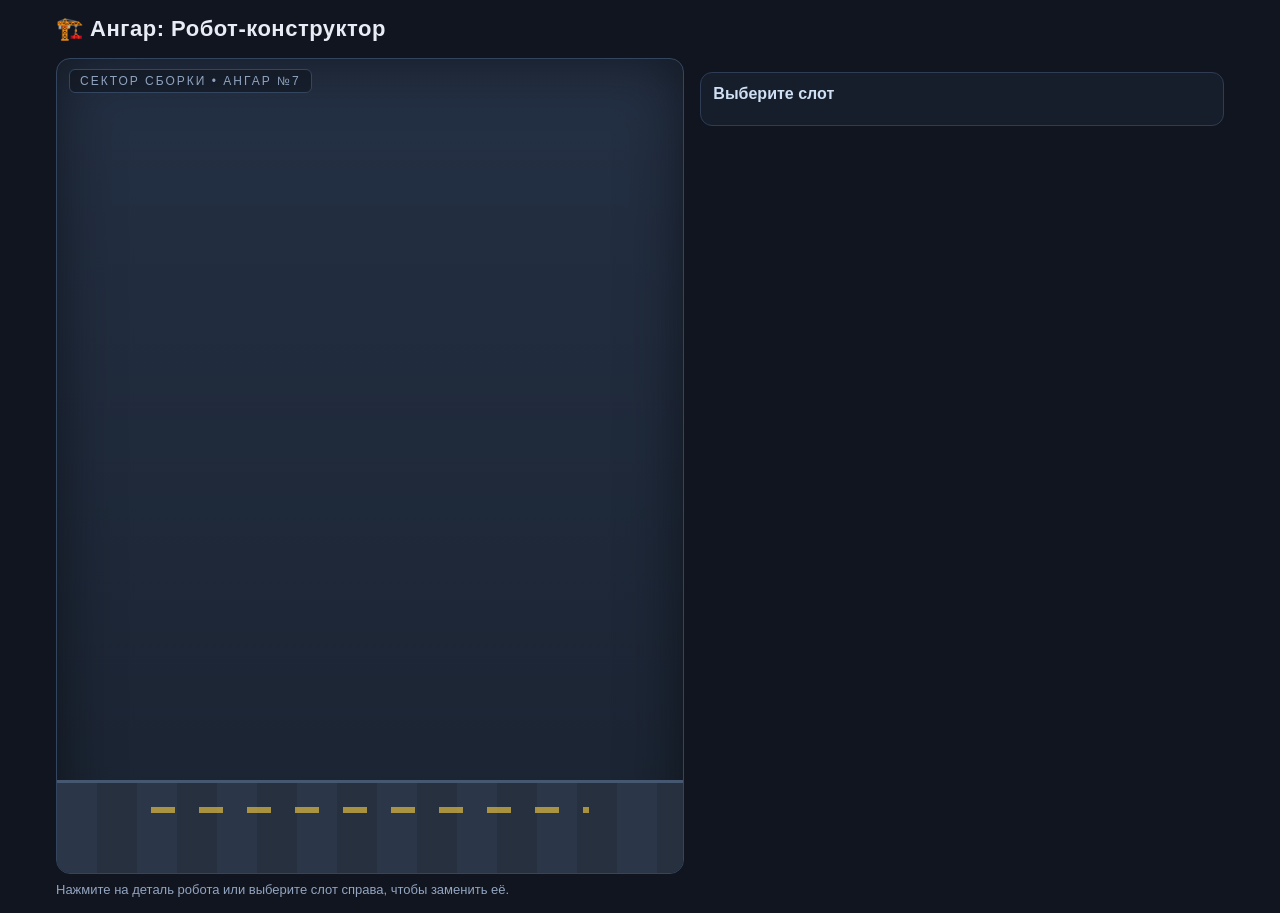
==== index.html @ 506a77fb "2D ангар с роботом-конструктором: 5 слотов, 3 комплекта деталей, характеристики" ====
<!DOCTYPE html>
<html lang="ru">
<head>
<meta charset="UTF-8">
<meta name="viewport" content="width=device-width, initial-scale=1.0">
<title>Ангар — Конструктор робота 2D</title>
<link rel="stylesheet" href="style.css">
</head>
<body>
  <div class="app">
    <header class="topbar">
      <h1>🏗️ Ангар: Робот-конструктор</h1>
      <div class="total-stats" id="totalStats"></div>
    </header>

    <main class="content">
      <!-- Ангар с роботом -->
      <section class="hangar-wrap">
        <div class="hangar" id="hangar">
          <svg id="robotSvg" viewBox="0 0 400 520" width="100%" height="100%" xmlns="http://www.w3.org/2000/svg">
            <defs>
              <linearGradient id="floorGrad" x1="0" y1="0" x2="0" y2="1">
                <stop offset="0" stop-color="#2b3648"/>
                <stop offset="1" stop-color="#1c2331"/>
              </linearGradient>
              <filter id="shadow" x="-20%" y="-20%" width="140%" height="140%">
                <feDropShadow dx="0" dy="4" stdDeviation="4" flood-color="#000" flood-opacity="0.45"/>
              </filter>
            </defs>

            <!-- Части робота (порядок отрисовки: ноги -> руки -> тело -> голова) -->
            <g id="part-legs"   class="robot-part" data-slot="legs"   filter="url(#shadow)"></g>
            <g id="part-armL"   class="robot-part" data-slot="armL"   filter="url(#shadow)"></g>
            <g id="part-armR"   class="robot-part" data-slot="armR"   filter="url(#shadow)"></g>
            <g id="part-body"   class="robot-part" data-slot="body"   filter="url(#shadow)"></g>
            <g id="part-head"   class="robot-part" data-slot="head"   filter="url(#shadow)"></g>
          </svg>

          <div class="hangar-floor-label">Сектор сборки • Ангар №7</div>
        </div>

        <div class="hint">Нажмите на деталь робота или выберите слот справа, чтобы заменить её.</div>
      </section>

      <!-- Панель управления -->
      <aside class="panel">
        <div class="slots" id="slotsList"></div>

        <div class="picker" id="picker">
          <div class="picker-title" id="pickerTitle">Выберите слот</div>
          <div class="picker-cards" id="pickerCards"></div>
        </div>
      </aside>
    </main>
  </div>

  <script src="parts.js"></script>
  <script src="app.js"></script>
</body>
</html>
---- style.css ----
/* style.css — оформление ангара */

* { box-sizing: border-box; margin: 0; padding: 0; }

body {
  font-family: "Segoe UI", Roboto, Arial, sans-serif;
  background: #10151f;
  color: #e8edf5;
  min-height: 100vh;
}

.app { max-width: 1200px; margin: 0 auto; padding: 16px; }

.topbar {
  display: flex; flex-wrap: wrap; align-items: center; justify-content: space-between;
  gap: 12px; margin-bottom: 16px;
}
.topbar h1 { font-size: 22px; letter-spacing: 0.5px; }

.total-stats { display: flex; flex-wrap: wrap; gap: 8px; }
.tstat {
  background: #1b2433; border: 1px solid #2e3d55; border-radius: 8px;
  padding: 6px 10px; font-size: 13px;
}
.tstat b { color: #7de3ff; }

.content { display: grid; grid-template-columns: 1.2fr 1fr; gap: 16px; }
@media (max-width: 860px) { .content { grid-template-columns: 1fr; } }

/* ---------- Ангар ---------- */
.hangar-wrap { display: flex; flex-direction: column; gap: 8px; }

.hangar {
  position: relative;
  border-radius: 14px;
  overflow: hidden;
  min-height: 520px;
  background:
    /* стены ангара */
    linear-gradient(#243044, #1a2331);
  border: 1px solid #33455f;
  box-shadow: inset 0 0 60px rgba(0,0,0,0.5);
}

/* пол */
.hangar::after {
  content: "";
  position: absolute; left: 0; right: 0; bottom: 0; height: 90px;
  background:
    repeating-linear-gradient(90deg, #2b3648 0 40px, #26303f 40px 80px);
  border-top: 3px solid #46586f;
}
/* разметка на полу */
.hangar::before {
  content: "";
  position: absolute; left: 15%; right: 15%; bottom: 60px; height: 6px;
  background: repeating-linear-gradient(90deg, #ffd23f 0 24px, transparent 24px 48px);
  opacity: 0.6; z-index: 1;
}

#robotSvg { position: relative; z-index: 2; display: block; }

.robot-part { cursor: pointer; transition: filter 0.15s; }
.robot-part:hover { filter: brightness(1.25) url(#shadow); }
.robot-part.selected { animation: pulse 1.2s infinite; }
@keyframes pulse {
  0%, 100% { filter: drop-shadow(0 0 2px #ffffff); }
  50%      { filter: drop-shadow(0 0 10px #7de3ff); }
}

.hangar-floor-label {
  position: absolute; top: 10px; left: 12px; z-index: 3;
  font-size: 12px; letter-spacing: 2px; text-transform: uppercase;
  color: #8fa3bf; background: rgba(16,21,31,0.6);
  padding: 4px 10px; border-radius: 6px; border: 1px solid #33455f;
}

.hint { font-size: 13px; color: #93a5c1; }

/* ---------- Панель ---------- */
.panel { display: flex; flex-direction: column; gap: 14px; }

.slots { display: flex; flex-direction: column; gap: 8px; }
.slot-btn {
  display: grid; grid-template-columns: 1fr auto; grid-template-areas:
    "name tier"
    "part part";
  gap: 2px 8px;
  text-align: left;
  background: #1b2433;
  border: 1px solid #2e3d55;
  border-left: 5px solid var(--tier-color, #4dd2ff);
  color: #e8edf5;
  border-radius: 10px;
  padding: 10px 12px;
  cursor: pointer;
  transition: background 0.15s, transform 0.1s;
}
.slot-btn:hover { background: #223047; }
.slot-btn.active { outline: 2px solid #7de3ff; background: #223047; transform: translateX(3px); }
.slot-name { grid-area: name; font-weight: 600; }
.slot-tier { grid-area: tier; font-size: 12px; color: var(--tier-color); white-space: nowrap; }
.slot-part { grid-area: part; font-size: 12px; color: #93a5c1; }

.picker {
  background: #161e2b; border: 1px solid #2e3d55; border-radius: 12px; padding: 12px;
}
.picker-title { font-weight: 600; margin-bottom: 10px; color: #cfe0f5; }
.picker-cards { display: flex; flex-direction: column; gap: 10px; }

.part-card {
  text-align: left;
  background: #1b2433;
  border: 1px solid #2e3d55;
  border-top: 4px solid var(--tier-color);
  border-radius: 10px;
  padding: 10px 12px;
  color: #e8edf5;
  cursor: pointer;
  transition: background 0.15s, transform 0.1s;
}
.part-card:hover { background: #223047; transform: translateY(-2px); }
.part-card.current { outline: 2px solid var(--tier-color); }

.card-head { display: flex; justify-content: space-between; align-items: center; margin-bottom: 4px; }
.badge {
  font-size: 12px; font-weight: 700; color: var(--tier-color);
  border: 1px solid var(--tier-color); border-radius: 20px; padding: 2px 10px;
}
.installed { font-size: 12px; color: #6fdc8c; font-weight: 600; }
.card-label { font-weight: 600; margin-bottom: 6px; }

.card-stats { list-style: none; display: grid; grid-template-columns: 1fr 1fr; gap: 3px 12px; font-size: 13px; color: #aebfd8; }
.card-stats li:nth-child(5) { grid-column: span 2; }
.card-stats b { color: #fff; }
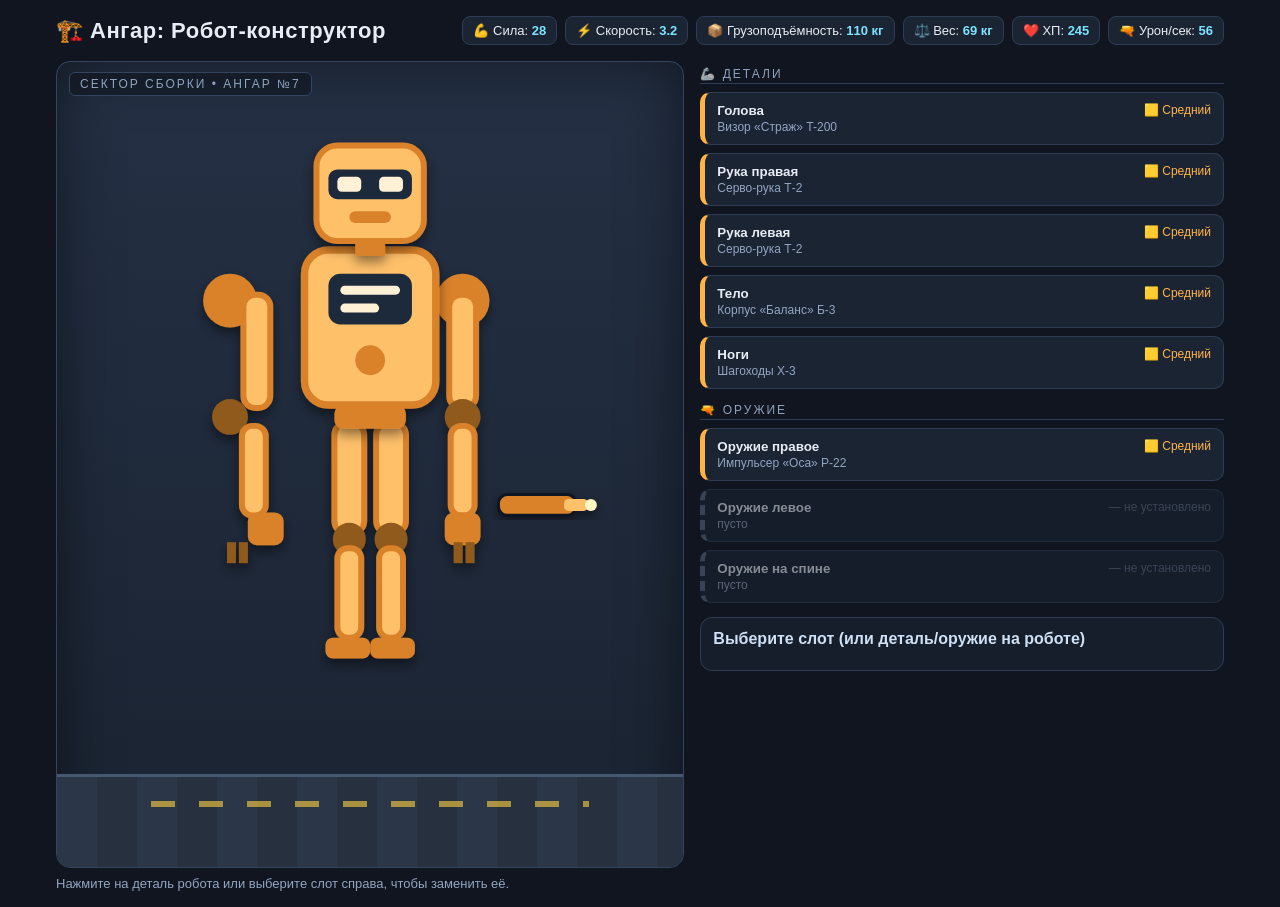
==== commit 19d32f8a: "Add weapon system and local dev server support - parts.js: Define WEAPONS data structure with stats " ====
--- a/index.html
+++ b/index.html
@@ -4,6 +4,7 @@
 <meta charset="UTF-8">
 <meta name="viewport" content="width=device-width, initial-scale=1.0">
 <title>Ангар — Конструктор робота 2D</title>
+<link rel="icon" href="data:image/svg+xml,<svg xmlns='http://www.w3.org/2000/svg' viewBox='0 0 100 100'><text y='.9em' font-size='90'>🤖</text></svg>">
 <link rel="stylesheet" href="style.css">
 </head>
 <body>
@@ -17,7 +18,7 @@
       <!-- Ангар с роботом -->
       <section class="hangar-wrap">
         <div class="hangar" id="hangar">
-          <svg id="robotSvg" viewBox="0 0 400 520" width="100%" height="100%" xmlns="http://www.w3.org/2000/svg">
+          <svg id="robotSvg" viewBox="-10 -10 420 540" width="100%" height="100%" xmlns="http://www.w3.org/2000/svg">
             <defs>
               <linearGradient id="floorGrad" x1="0" y1="0" x2="0" y2="1">
                 <stop offset="0" stop-color="#2b3648"/>
@@ -28,12 +29,19 @@
               </filter>
             </defs>
 
+            <!-- Оружие на спине (за роботом) -->
+            <g id="part-weaponBack" class="robot-part" data-slot="weaponBack"></g>
+
             <!-- Части робота (порядок отрисовки: ноги -> руки -> тело -> голова) -->
             <g id="part-legs"   class="robot-part" data-slot="legs"   filter="url(#shadow)"></g>
             <g id="part-armL"   class="robot-part" data-slot="armL"   filter="url(#shadow)"></g>
             <g id="part-armR"   class="robot-part" data-slot="armR"   filter="url(#shadow)"></g>
             <g id="part-body"   class="robot-part" data-slot="body"   filter="url(#shadow)"></g>
             <g id="part-head"   class="robot-part" data-slot="head"   filter="url(#shadow)"></g>
+
+            <!-- Стволы оружия в руках (поверх рук) -->
+            <g id="part-weaponL" class="robot-part" data-slot="weaponL" filter="url(#shadow)"></g>
+            <g id="part-weaponR" class="robot-part" data-slot="weaponR" filter="url(#shadow)"></g>
           </svg>
 
           <div class="hangar-floor-label">Сектор сборки • Ангар №7</div>
--- a/style.css
+++ b/style.css
@@ -81,6 +81,10 @@
 .panel { display: flex; flex-direction: column; gap: 14px; }
 
 .slots { display: flex; flex-direction: column; gap: 8px; }
+.slots-header {
+  font-size: 12px; letter-spacing: 2px; text-transform: uppercase;
+  color: #8fa3bf; margin-top: 6px; padding-bottom: 2px; border-bottom: 1px solid #2e3d55;
+}
 .slot-btn {
   display: grid; grid-template-columns: 1fr auto; grid-template-areas:
     "name tier"
@@ -98,6 +102,7 @@
 }
 .slot-btn:hover { background: #223047; }
 .slot-btn.active { outline: 2px solid #7de3ff; background: #223047; transform: translateX(3px); }
+.slot-btn.empty { opacity: 0.55; border-left-style: dashed; }
 .slot-name { grid-area: name; font-weight: 600; }
 .slot-tier { grid-area: tier; font-size: 12px; color: var(--tier-color); white-space: nowrap; }
 .slot-part { grid-area: part; font-size: 12px; color: #93a5c1; }
@@ -121,6 +126,8 @@
 }
 .part-card:hover { background: #223047; transform: translateY(-2px); }
 .part-card.current { outline: 2px solid var(--tier-color); }
+.part-card.remove { border-top-color: #ff5c5c; text-align: center; color: #ffb1b1; }
+.part-card.remove:hover { background: #3a2028; }
 
 .card-head { display: flex; justify-content: space-between; align-items: center; margin-bottom: 4px; }
 .badge {
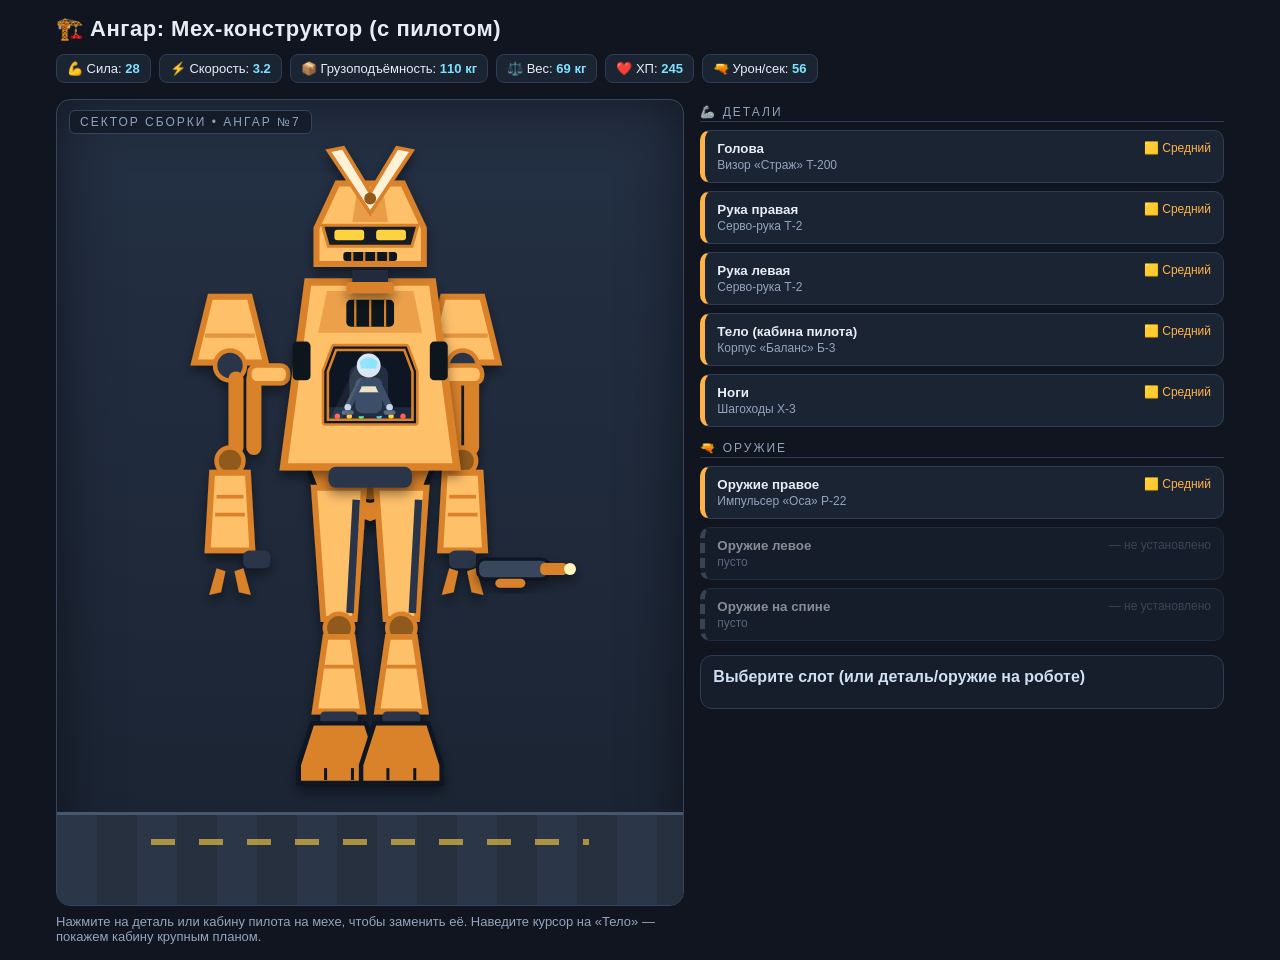
==== commit 2a2ea2cf: "Мех с пилотом в кабине: редизайн головы/торса/рук/ног, ранец на спине, тултип кабины" ====
--- a/index.html
+++ b/index.html
@@ -3,14 +3,14 @@
 <head>
 <meta charset="UTF-8">
 <meta name="viewport" content="width=device-width, initial-scale=1.0">
-<title>Ангар — Конструктор робота 2D</title>
+<title>Ангар — Мех с пилотом 2D</title>
 <link rel="icon" href="data:image/svg+xml,<svg xmlns='http://www.w3.org/2000/svg' viewBox='0 0 100 100'><text y='.9em' font-size='90'>🤖</text></svg>">
 <link rel="stylesheet" href="style.css">
 </head>
 <body>
   <div class="app">
     <header class="topbar">
-      <h1>🏗️ Ангар: Робот-конструктор</h1>
+      <h1>🏗️ Ангар: Мех-конструктор (с пилотом)</h1>
       <div class="total-stats" id="totalStats"></div>
     </header>
 
@@ -45,9 +45,12 @@
           </svg>
 
           <div class="hangar-floor-label">Сектор сборки • Ангар №7</div>
+
+          <!-- Кабина пилота крупным планом (показывается при наведении на тело меха) -->
+          <div class="cockpit-tip" id="cockpitTip"></div>
         </div>
 
-        <div class="hint">Нажмите на деталь робота или выберите слот справа, чтобы заменить её.</div>
+        <div class="hint">Нажмите на деталь или кабину пилота на мехе, чтобы заменить её. Наведите курсор на «Тело» — покажем кабину крупным планом.</div>
       </section>
 
       <!-- Панель управления -->
--- a/style.css
+++ b/style.css
@@ -140,3 +140,17 @@
 .card-stats { list-style: none; display: grid; grid-template-columns: 1fr 1fr; gap: 3px 12px; font-size: 13px; color: #aebfd8; }
 .card-stats li:nth-child(5) { grid-column: span 2; }
 .card-stats b { color: #fff; }
+
+/* ---------- Подсказка «кабина пилота» ---------- */
+.cockpit-tip {
+  position: absolute; top: 12px; right: 12px; z-index: 4;
+  width: 190px; padding: 8px 8px 6px;
+  background: rgba(13, 20, 32, 0.92);
+  border: 1px solid #3d5a80; border-radius: 10px;
+  box-shadow: 0 6px 18px rgba(0,0,0,0.5);
+  opacity: 0; transform: translateY(-6px); pointer-events: none;
+  transition: opacity 0.2s, transform 0.2s;
+}
+.cockpit-tip.visible { opacity: 1; transform: translateY(0); }
+.cockpit-tip svg { display: block; border-radius: 6px; }
+.tip-caption { font-size: 11.5px; color: #bcd4ee; text-align: center; margin-top: 6px; }
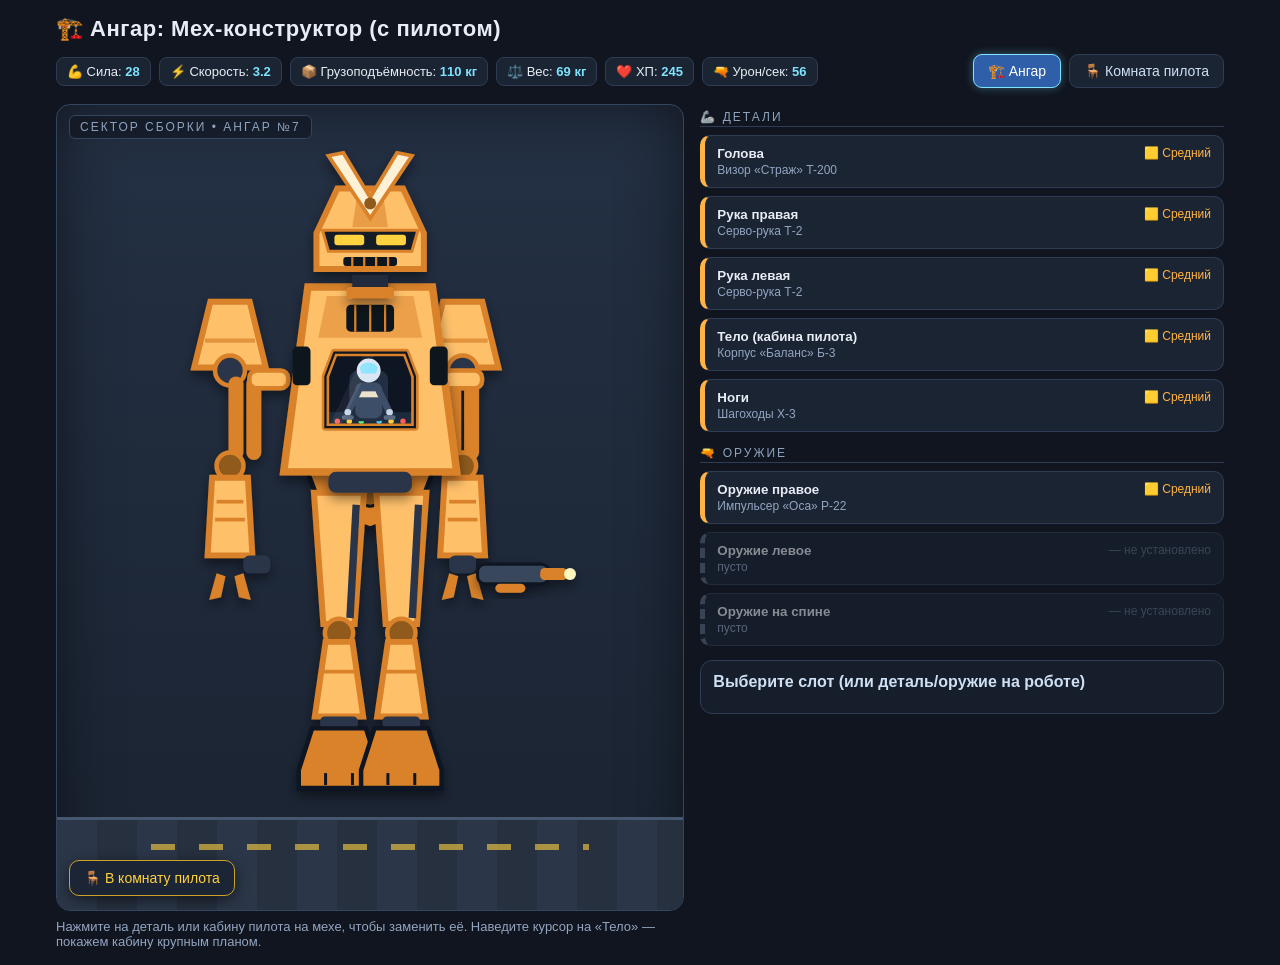
==== commit ce303763: "Комната пилота: кнопка перехода, рабочий стол с двумя папками дел, аниме-портреты пилотов (парень и " ====
--- a/index.html
+++ b/index.html
@@ -10,13 +10,121 @@
 <body>
   <div class="app">
     <header class="topbar">
-      <h1>🏗️ Ангар: Мех-конструктор (с пилотом)</h1>
+      <h1 id="screenTitle">🏗️ Ангар: Мех-конструктор (с пилотом)</h1>
       <div class="total-stats" id="totalStats"></div>
+      <div class="nav-btns">
+        <button class="nav-btn" id="btnHangar">🏗️ Ангар</button>
+        <button class="nav-btn pilot" id="btnPilotRoom">🪑 Комната пилота</button>
+      </div>
     </header>
 
     <main class="content">
+      <!-- ===== ЭКРАН: КОМНАТА ПИЛОТА (скрыт по умолчанию) ===== -->
+      <section class="pilot-room" id="pilotRoom" hidden>
+        <div class="room-scene">
+          <svg viewBox="0 0 900 560" width="100%" xmlns="http://www.w3.org/2000/svg" preserveAspectRatio="xMidYMid meet">
+            <defs>
+              <linearGradient id="wallGrad" x1="0" y1="0" x2="0" y2="1">
+                <stop offset="0" stop-color="#3a4258"/><stop offset="1" stop-color="#2a3143"/>
+              </linearGradient>
+              <linearGradient id="deskGrad" x1="0" y1="0" x2="0" y2="1">
+                <stop offset="0" stop-color="#8a5a34"/><stop offset="1" stop-color="#6b421f"/>
+              </linearGradient>
+              <linearGradient id="lampLight" x1="0" y1="0" x2="0" y2="1">
+                <stop offset="0" stop-color="#ffe9a8" stop-opacity="0.55"/>
+                <stop offset="1" stop-color="#ffe9a8" stop-opacity="0"/>
+              </linearGradient>
+              <filter id="folderShadow" x="-20%" y="-20%" width="140%" height="140%">
+                <feDropShadow dx="0" dy="6" stdDeviation="6" flood-color="#000" flood-opacity="0.5"/>
+              </filter>
+            </defs>
+
+            <!-- стена и пол комнаты -->
+            <rect x="0" y="0" width="900" height="400" fill="url(#wallGrad)"/>
+            <rect x="0" y="400" width="900" height="160" fill="#20222c"/>
+            <rect x="0" y="398" width="900" height="6" fill="#171921"/>
+
+            <!-- окно с видом на ангар -->
+            <rect x="60" y="60" width="220" height="160" rx="6" fill="#101828" stroke="#55617a" stroke-width="8"/>
+            <line x1="170" y1="64" x2="170" y2="216" stroke="#55617a" stroke-width="6"/>
+            <line x1="64" y1="140" x2="276" y2="140" stroke="#55617a" stroke-width="6"/>
+            <!-- силуэт меха за окном -->
+            <g opacity="0.85">
+              <circle cx="120" cy="90" r="4" fill="#ffd23f"/>
+              <circle cx="150" cy="82" r="2.5" fill="#fff" opacity="0.8"/>
+              <path d="M150 200 L150 150 M138 200 L142 160 M162 200 L158 160" stroke="#0d1420" stroke-width="10"/>
+              <rect x="136" y="140" width="28" height="34" rx="4" fill="#0d1420"/>
+              <rect x="142" y="126" width="16" height="16" rx="3" fill="#0d1420"/>
+              <polygon points="140,118 160,118 150,108" fill="#0d1420"/>
+              <rect x="128" y="196" width="44" height="8" fill="#0d1420"/>
+            </g>
+
+            <!-- плакат «Слава пилотам мехов» -->
+            <g transform="rotate(-1.5 700 130)">
+              <rect x="600" y="55" width="200" height="150" rx="6" fill="#f4ecd8" stroke="#3a3226" stroke-width="5"/>
+              <polygon points="700,80 715,118 755,118 723,141 735,180 700,157 665,180 677,141 645,118 685,118" fill="#c0392b"/>
+              <text x="700" y="200" text-anchor="middle" font-family="Arial Black,Arial" font-weight="bold" font-size="15" fill="#3a3226">СЛАВА МЕХАНИКАМ!</text>
+            </g>
+
+            <!-- настольная лампа (свет) -->
+            <polygon points="330,250 300,430 560,430 520,250" fill="url(#lampLight)"/>
+            <rect x="352" y="420" width="70" height="10" rx="4" fill="#2e3440"/>
+            <line x1="387" y1="420" x2="387" y2="300" stroke="#2e3440" stroke-width="8"/>
+            <line x1="387" y1="300" x2="440" y2="262" stroke="#2e3440" stroke-width="8"/>
+            <path d="M418 246 L470 246 L456 286 L432 286 Z" fill="#3f7d5a" stroke="#2b5a40" stroke-width="4"/>
+            <ellipse cx="444" cy="288" rx="12" ry="4" fill="#ffe9a8"/>
+
+            <!-- письменный стол -->
+            <rect x="120" y="428" width="680" height="30" rx="8" fill="url(#deskGrad)" stroke="#4a2d12" stroke-width="4"/>
+            <rect x="150" y="458" width="26" height="92" fill="#5a3a1c"/>
+            <rect x="744" y="458" width="26" height="92" fill="#5a3a1c"/>
+            <rect x="560" y="458" width="180" height="70" rx="6" fill="#7a4c22" stroke="#4a2d12" stroke-width="4"/>
+            <circle cx="650" cy="493" r="8" fill="#c9a227"/>
+
+            <!-- кружка с кофе -->
+            <g transform="translate(238 386)">
+              <path d="M-6 -2 Q-14 -12 -4 -20 M4 -4 Q12 -14 2 -24" stroke="#cbd5e4" stroke-width="3" fill="none" opacity="0.6"/>
+              <rect x="-16" y="0" width="34" height="34" rx="6" fill="#dfe6ef" stroke="#9aa7bb" stroke-width="3"/>
+              <path d="M18 8 Q32 12 18 26" fill="none" stroke="#9aa7bb" stroke-width="5"/>
+              <ellipse cx="1" cy="2" rx="15" ry="4" fill="#5b3a1e"/>
+            </g>
+
+            <!-- ДВЕ ПАПКИ С ДЕЛАМИ ПИЛОТОВ (кликабельные) -->
+            <g class="folder folder-male" id="folderMale" transform="translate(430 344) rotate(-7 120 150)" data-pilot="male">
+              <title>Дело пилота: Артём «Ястреб» Соколов</title>
+            </g>
+            <g class="folder folder-female" id="folderFemale" transform="translate(560 350) rotate(6 120 150)" data-pilot="female">
+              <title>Дело пилота: Алиса «Ласточка» Верещагина</title>
+            </g>
+
+            <!-- карандаши в стакане -->
+            <g transform="translate(760 392)">
+              <rect x="-14" y="0" width="30" height="36" rx="5" fill="#33415c" stroke="#22304a" stroke-width="3"/>
+              <line x1="-6" y1="4" x2="-12" y2="-26" stroke="#ffd23f" stroke-width="5"/>
+              <line x1="2" y1="4" x2="2" y2="-32" stroke="#ff5c5c" stroke-width="5"/>
+              <line x1="10" y1="4" x2="16" y2="-24" stroke="#4dff88" stroke-width="5"/>
+            </g>
+          </svg>
+        </div>
+        <div class="hint room-hint">Рабочий стол дежурного по ангара. На столе — две папки с личными делами пилотов. Нажмите на папку, чтобы открыть дело.</div>
+
+        <!-- Карточка дела пилота -->
+        <div class="dossier" id="dossier" hidden>
+          <div class="dossier-inner">
+            <button class="dossier-close" id="dossierClose" title="Закрыть дело">✖</button>
+            <div class="dossier-photo" id="dossierPhoto"></div>
+            <div class="dossier-info">
+              <h2 id="dossierName"></h2>
+              <div class="dossier-rank" id="dossierRank"></div>
+              <ul class="dossier-list" id="dossierList"></ul>
+              <div class="dossier-mech" id="dossierMech"></div>
+            </div>
+          </div>
+        </div>
+      </section>
+
       <!-- Ангар с роботом -->
-      <section class="hangar-wrap">
+      <section class="hangar-wrap" id="hangarWrap">
         <div class="hangar" id="hangar">
           <svg id="robotSvg" viewBox="-10 -10 420 540" width="100%" height="100%" xmlns="http://www.w3.org/2000/svg">
             <defs>
@@ -66,6 +174,7 @@
   </div>
 
   <script src="parts.js"></script>
+  <script src="pilotroom.js"></script>
   <script src="app.js"></script>
 </body>
 </html>
--- a/style.css
+++ b/style.css
@@ -26,6 +26,9 @@
 
 .content { display: grid; grid-template-columns: 1.2fr 1fr; gap: 16px; }
 @media (max-width: 860px) { .content { grid-template-columns: 1fr; } }
+
+/* скрытые секции: атрибут hidden должен работать поверх display из классов */
+[hidden] { display: none !important; }
 
 /* ---------- Ангар ---------- */
 .hangar-wrap { display: flex; flex-direction: column; gap: 8px; }
@@ -154,3 +157,95 @@
 .cockpit-tip.visible { opacity: 1; transform: translateY(0); }
 .cockpit-tip svg { display: block; border-radius: 6px; }
 .tip-caption { font-size: 11.5px; color: #bcd4ee; text-align: center; margin-top: 6px; }
+
+/* ============================================================
+   КОМНАТА ПИЛОТА: экран, рабочий стол, папки, карточка дела
+   ============================================================ */
+.pilot-room { display: flex; flex-direction: column; gap: 10px; }
+
+.room-scene {
+  position: relative;
+  border-radius: 14px;
+  overflow: hidden;
+  border: 1px solid #33455f;
+  box-shadow: inset 0 0 60px rgba(0,0,0,0.5);
+  background: linear-gradient(#2a3143, #1c2230);
+}
+.room-scene svg { display: block; }
+
+/* кликабельные папки на столе */
+.folder { cursor: pointer; transition: transform 0.18s ease, filter 0.18s ease; transform-box: fill-box; transform-origin: center; }
+.folder:hover { filter: brightness(1.18) drop-shadow(0 0 10px rgba(255, 210, 63, 0.55)); transform: translateY(-10px) scale(1.03); }
+.folder:active { transform: translateY(-4px) scale(0.99); }
+
+/* ---------- Карточка личного дела (поверх сцены) ---------- */
+.dossier {
+  position: absolute; inset: 0; z-index: 6;
+  display: flex; align-items: center; justify-content: center;
+  background: rgba(8, 12, 20, 0.78);
+  backdrop-filter: blur(3px);
+}
+.dossier-card-anim { animation: dossierPop 0.22s ease; }
+@keyframes dossierPop { from { transform: scale(0.92); opacity: 0; } to { transform: scale(1); opacity: 1; } }
+.dossier[hidden] { display: none; }
+
+.dossier-inner {
+  display: flex; gap: 20px; align-items: flex-start;
+  max-width: 720px; width: calc(100% - 40px);
+  background: #1b2433;
+  border: 1px solid #3d5a80;
+  border-radius: 14px;
+  padding: 22px 24px;
+  box-shadow: 0 18px 50px rgba(0,0,0,0.6);
+  position: relative;
+  animation: dossierPop 0.22s ease;
+}
+.dossier-close {
+  position: absolute; top: 10px; right: 12px;
+  background: #2e3d55; color: #cfe0f5;
+  border: 1px solid #46586f; border-radius: 8px;
+  font-size: 15px; padding: 4px 10px; cursor: pointer;
+}
+.dossier-close:hover { background: #c0392b; color: #fff; }
+
+.dossier-photo { flex: 0 0 190px; }
+.dossier-photo svg { width: 190px; height: auto; display: block; border-radius: 10px; border: 2px solid #3d5a80; }
+
+.dossier-info { flex: 1; min-width: 0; }
+.dossier-info h2 { font-size: 19px; color: #ffd23f; margin-bottom: 4px; padding-right: 30px; }
+.dossier-rank { font-size: 13px; color: #7de3ff; margin-bottom: 12px; }
+.dossier-list { list-style: none; display: grid; gap: 5px; font-size: 13.5px; color: #9fb2cf; }
+.dossier-list b { color: #eef4fc; font-weight: 600; }
+.dossier-mech {
+  margin-top: 14px; padding: 9px 12px;
+  background: #14202f; border: 1px dashed #3d5a80; border-radius: 9px;
+  font-size: 13px; color: #bcd4ee;
+}
+
+/* ---------- Кнопки навигации в шапке ---------- */
+.nav-btns { display: flex; gap: 8px; }
+.nav-btn {
+  background: #1b2433; color: #cfe0f5;
+  border: 1px solid #2e3d55; border-radius: 9px;
+  padding: 8px 14px; font-size: 14px; cursor: pointer;
+  transition: background 0.15s, border-color 0.15s;
+}
+.nav-btn:hover { background: #243149; }
+.nav-btn.active { background: #2f5fa8; border-color: #7de3ff; color: #fff; box-shadow: 0 0 10px rgba(125,227,255,0.35); }
+.nav-btn.pilot.active { background: #8a4a2f; border-color: #ffd23f; box-shadow: 0 0 10px rgba(255,210,63,0.35); }
+
+/* ---------- Кнопка «В комнату пилота» на мехе ---------- */
+.go-pilot-btn {
+  position: absolute; left: 12px; bottom: 14px; z-index: 5;
+  background: rgba(27, 36, 51, 0.92); color: #ffd23f;
+  border: 1px solid #c9a227; border-radius: 10px;
+  padding: 9px 14px; font-size: 14px; cursor: pointer;
+  box-shadow: 0 4px 14px rgba(0,0,0,0.5);
+  transition: background 0.15s, transform 0.15s;
+}
+.go-pilot-btn:hover { background: #c9a227; color: #14181f; transform: translateY(-2px); }
+
+@media (max-width: 700px) {
+  .dossier-inner { flex-direction: column; align-items: center; text-align: center; }
+  .dossier-list { font-size: 12.5px; }
+}
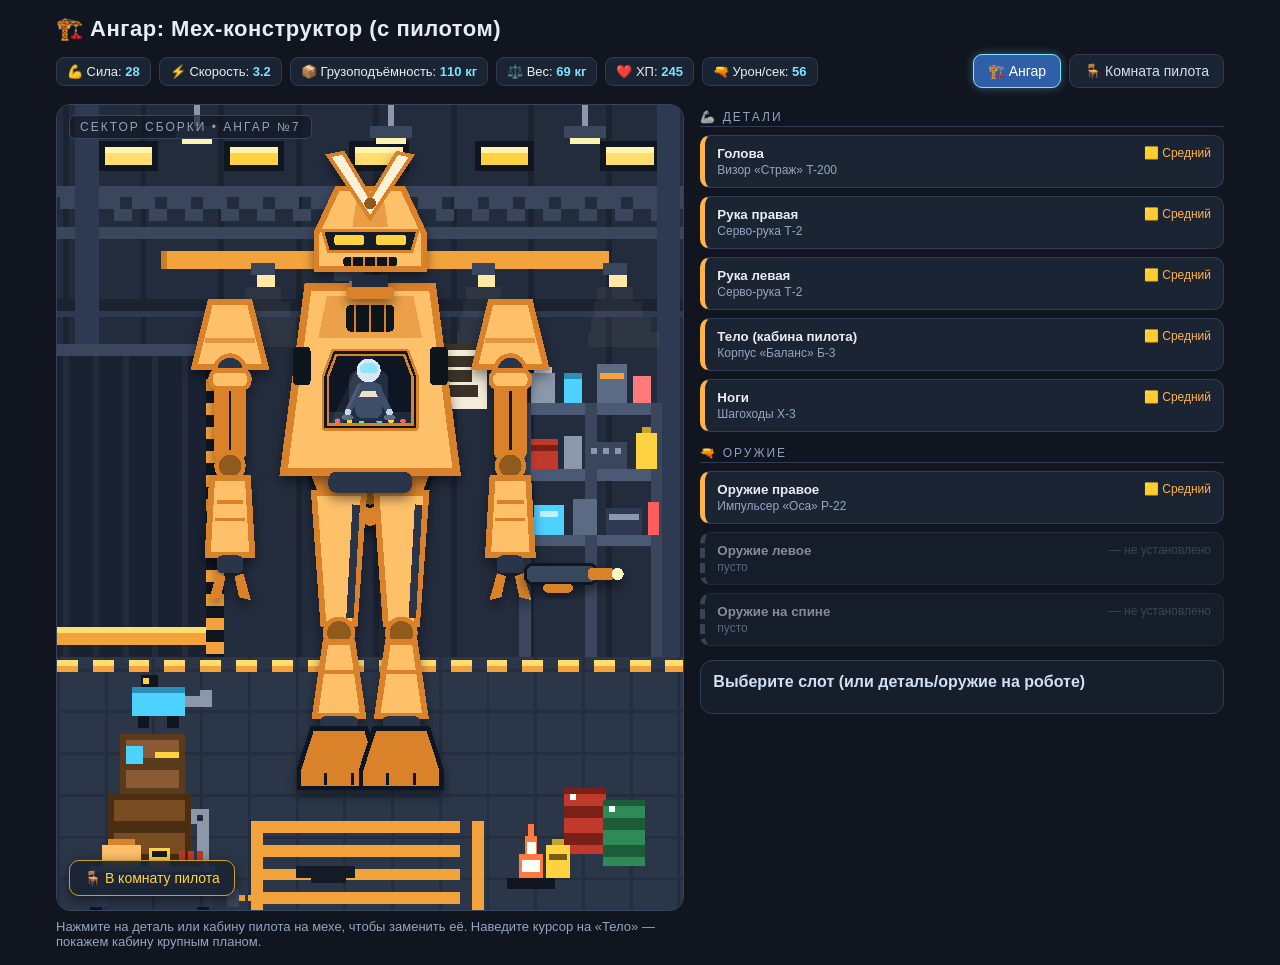
==== commit d5e6ba51: "Pixel-art hangar decor and mech arm fix - Added new decor.js module implementing crisp-edge pixel ar" ====
--- a/index.html
+++ b/index.html
@@ -6,6 +6,11 @@
 <title>Ангар — Мех с пилотом 2D</title>
 <link rel="icon" href="data:image/svg+xml,<svg xmlns='http://www.w3.org/2000/svg' viewBox='0 0 100 100'><text y='.9em' font-size='90'>🤖</text></svg>">
 <link rel="stylesheet" href="style.css">
+  <style>
+    #robotSvg, .hangar svg, .room-scene svg { shape-rendering: crispEdges; image-rendering: pixelated; }
+    /* декор ангара — только фон, клики проходят сквозь него к меху */
+    #decorBack, #decorFront { pointer-events: none; }
+  </style>
 </head>
 <body>
   <div class="app">
@@ -137,6 +142,9 @@
               </filter>
             </defs>
 
+            <!-- ===== ПИКСЕЛЬНЫЙ ДЕКОР АНГАРА (генерируется в decor.js) ===== -->
+            <g id="decorBack"></g>
+
             <!-- Оружие на спине (за роботом) -->
             <g id="part-weaponBack" class="robot-part" data-slot="weaponBack"></g>
 
@@ -150,6 +158,9 @@
             <!-- Стволы оружия в руках (поверх рук) -->
             <g id="part-weaponL" class="robot-part" data-slot="weaponL" filter="url(#shadow)"></g>
             <g id="part-weaponR" class="robot-part" data-slot="weaponR" filter="url(#shadow)"></g>
+
+            <!-- Декор перед мехом: ящики, бочки, конус, тележка с запчастями -->
+            <g id="decorFront"></g>
           </svg>
 
           <div class="hangar-floor-label">Сектор сборки • Ангар №7</div>
@@ -174,6 +185,7 @@
   </div>
 
   <script src="parts.js"></script>
+  <script src="decor.js"></script>
   <script src="pilotroom.js"></script>
   <script src="app.js"></script>
 </body>
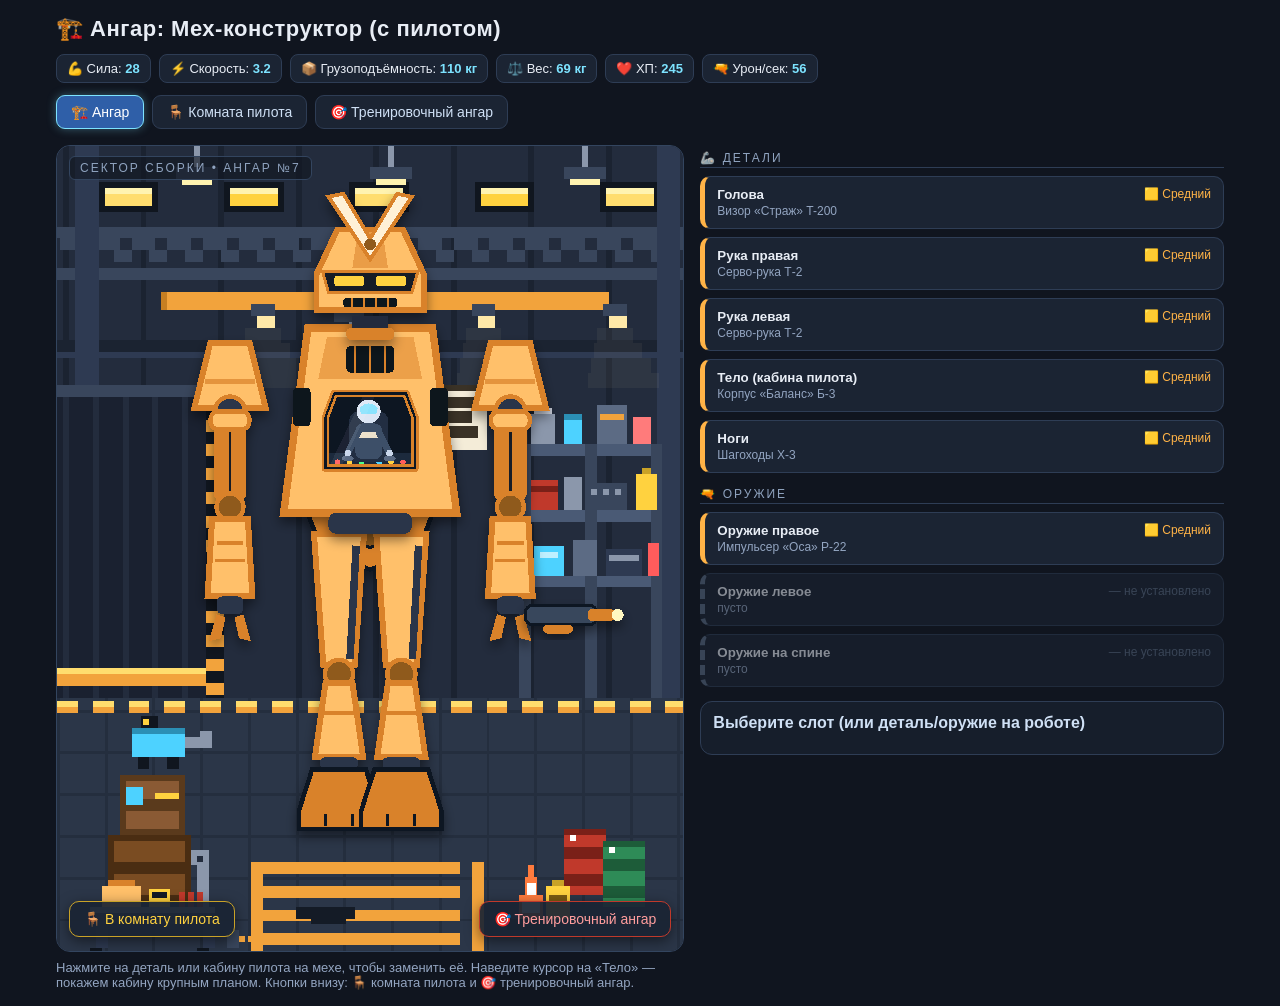
==== commit 2de76858: "MECH COMMAND: тактический прототип (fm1/), единый файл для запуска на ПК без сервера, батники/sh-скр" ====
--- a/index.html
+++ b/index.html
@@ -20,6 +20,7 @@
       <div class="nav-btns">
         <button class="nav-btn" id="btnHangar">🏗️ Ангар</button>
         <button class="nav-btn pilot" id="btnPilotRoom">🪑 Комната пилота</button>
+        <button class="nav-btn arena" id="btnArena">🎯 Тренировочный ангар</button>
       </div>
     </header>
 
@@ -128,6 +129,29 @@
         </div>
       </section>
 
+      <!-- ===== ЭКРАН: ТРЕНИРОВОЧНЫЙ АНГАР (скрыт по умолчанию) ===== -->
+      <section class="arena-wrap" id="arenaWrap" hidden>
+        <div class="fighter-cards" id="fighterCards"></div>
+        <div class="arena-scene">
+          <svg id="battleSvg" viewBox="-10 -10 420 540" width="100%" xmlns="http://www.w3.org/2000/svg"></svg>
+          <div class="hangar-floor-label">Полигон • Тренировочный ангар №3</div>
+          <div class="battle-result" id="battleResult" hidden></div>
+        </div>
+        <div class="arena-controls">
+          <div class="aim-block">
+            <div class="aim-title">🎯 Прицел (по какой детали бить):</div>
+            <div class="aim-picker" id="aimPicker"></div>
+          </div>
+          <div class="target-info" id="targetInfo"></div>
+          <div class="action-block">
+            <button class="attack-btn" id="btnAttack">🔫 ОГОНЬ!</button>
+            <button class="reset-btn" id="btnReset">🔄 Новый бой</button>
+          </div>
+        </div>
+        <div class="battle-log" id="battleLog"></div>
+        <div class="hint">Учебные мехи: 🟦 «Разведчик» (лёгкая броня), 🟨 «Линия фронта» (средняя), 🟥 «Осадная крепость» (тяжёлая). Сбивайте ноги — цель замедлится, оружие — цель не сможет стрелять, кабина или голова — мех уничтожен.</div>
+      </section>
+
       <!-- Ангар с роботом -->
       <section class="hangar-wrap" id="hangarWrap">
         <div class="hangar" id="hangar">
@@ -187,6 +211,7 @@
   <script src="parts.js"></script>
   <script src="decor.js"></script>
   <script src="pilotroom.js"></script>
+  <script src="arena.js"></script>
   <script src="app.js"></script>
 </body>
 </html>
--- a/style.css
+++ b/style.css
@@ -249,3 +249,86 @@
   .dossier-inner { flex-direction: column; align-items: center; text-align: center; }
   .dossier-list { font-size: 12.5px; }
 }
+
+/* ================= ТРЕНИРОВОЧНЫЙ АНГАР (арена) ================= */
+.nav-btn.arena.active { background: #7a2018; border-color: #ff6b6b; box-shadow: 0 0 10px rgba(255,92,92,0.4); }
+
+.arena-wrap { display: flex; flex-direction: column; gap: 10px; }
+
+.arena-scene {
+  position: relative;
+  border: 3px solid #39465c; border-radius: 14px; overflow: hidden;
+  background: #1c2331; max-height: 480px;
+}
+.arena-scene svg { shape-rendering: crispEdges; image-rendering: pixelated; display: block; width: 100%; }
+
+/* карточки бойцов */
+.fighter-cards { display: flex; gap: 8px; flex-wrap: wrap; }
+.fcard {
+  flex: 1 1 140px; min-width: 150px;
+  background: #222c3d; border: 2px solid #39465c; border-radius: 10px;
+  padding: 8px 10px; transition: border-color .15s, box-shadow .15s;
+}
+.fcard.active { border-color: #ffd23f; box-shadow: 0 0 10px rgba(255,210,63,.35); }
+.fcard.player { border-left: 5px solid #4dd2ff; }
+.fcard.disabled { opacity: .6; }
+.fcard-name { font-weight: bold; font-size: 13.5px; color: #e8eefb; }
+.fcard-sub { font-size: 11.5px; color: #9fb0c8; margin-top: 2px; }
+.mini-hp { height: 8px; background: #131a26; border-radius: 4px; overflow: hidden; margin-top: 6px; border: 1px solid #2b3648; }
+.mini-hp i { display: block; height: 100%; transition: width .25s; }
+
+/* панель управления боем */
+.arena-controls {
+  display: grid; grid-template-columns: 1fr 1fr auto; gap: 10px; align-items: start;
+  background: #222c3d; border: 2px solid #39465c; border-radius: 12px; padding: 10px;
+}
+@media (max-width: 900px) { .arena-controls { grid-template-columns: 1fr; } }
+.aim-title { font-size: 12.5px; color: #9fb0c8; margin-bottom: 6px; }
+.aim-picker { display: flex; flex-wrap: wrap; gap: 5px; }
+.aim-btn {
+  background: #1a2333; color: #cbd5e4; border: 1.5px solid #39465c; border-radius: 8px;
+  padding: 5px 9px; font-size: 12px; cursor: pointer; transition: all .12s;
+}
+.aim-btn:hover { background: #243149; }
+.aim-btn.on { background: #7a2018; border-color: #ff6b6b; color: #fff; box-shadow: 0 0 8px rgba(255,92,92,.4); }
+.target-info { font-size: 12.5px; color: #cbd5e4; line-height: 1.5; }
+.ti-title { font-size: 13.5px; margin-bottom: 4px; }
+.action-block { display: flex; flex-direction: column; gap: 8px; }
+.attack-btn {
+  background: linear-gradient(#ff6b6b, #c0392b); color: #fff; font-weight: bold;
+  border: 2px solid #7a2018; border-radius: 10px; padding: 14px 22px; font-size: 17px; cursor: pointer;
+  box-shadow: 0 4px 14px rgba(192,57,43,.5); transition: transform .1s;
+}
+.attack-btn:hover:not(:disabled) { transform: scale(1.05); }
+.attack-btn:disabled { opacity: .45; cursor: default; }
+.reset-btn {
+  background: #1a2333; color: #7de3ff; border: 1.5px solid #2b6f8f; border-radius: 8px;
+  padding: 8px 12px; font-size: 13px; cursor: pointer;
+}
+.reset-btn:hover { background: #243149; }
+
+/* журнал боя */
+.battle-log {
+  background: #131a26; border: 2px solid #2b3648; border-radius: 10px;
+  padding: 8px 12px; max-height: 170px; overflow-y: auto;
+  font-family: "Consolas", monospace; font-size: 12px;
+}
+.blog-line { padding: 2px 0; border-bottom: 1px dashed #222c3d; color: #9fb0c8; }
+.blog-line.good { color: #7dff9e; }
+.blog-line.crit { color: #ffd23f; font-weight: bold; }
+.blog-line.bad { color: #ff6b6b; }
+.blog-line.warn { color: #ffb347; }
+
+/* баннер результата */
+.battle-result {
+  position: absolute; left: 50%; top: 12px; transform: translateX(-50%);
+  padding: 10px 22px; border-radius: 12px; font-weight: bold; font-size: 16px;
+  z-index: 6; box-shadow: 0 6px 20px rgba(0,0,0,.6); animation: pop .3s ease-out;
+}
+.battle-result.win { background: #1e6b3a; color: #d6ffdf; border: 2px solid #7dff9e; }
+.battle-result.lose { background: #6b1e1e; color: #ffd6d6; border: 2px solid #ff6b6b; }
+@keyframes pop { from { transform: translateX(-50%) scale(.6); opacity: 0; } to { transform: translateX(-50%) scale(1); opacity: 1; } }
+
+/* кнопка арены на мехе */
+.go-pilot-btn.arena-btn { color: #ff9d9d; border-color: #c0392b; }
+.go-pilot-btn.arena-btn:hover { background: #c0392b; color: #fff; }
